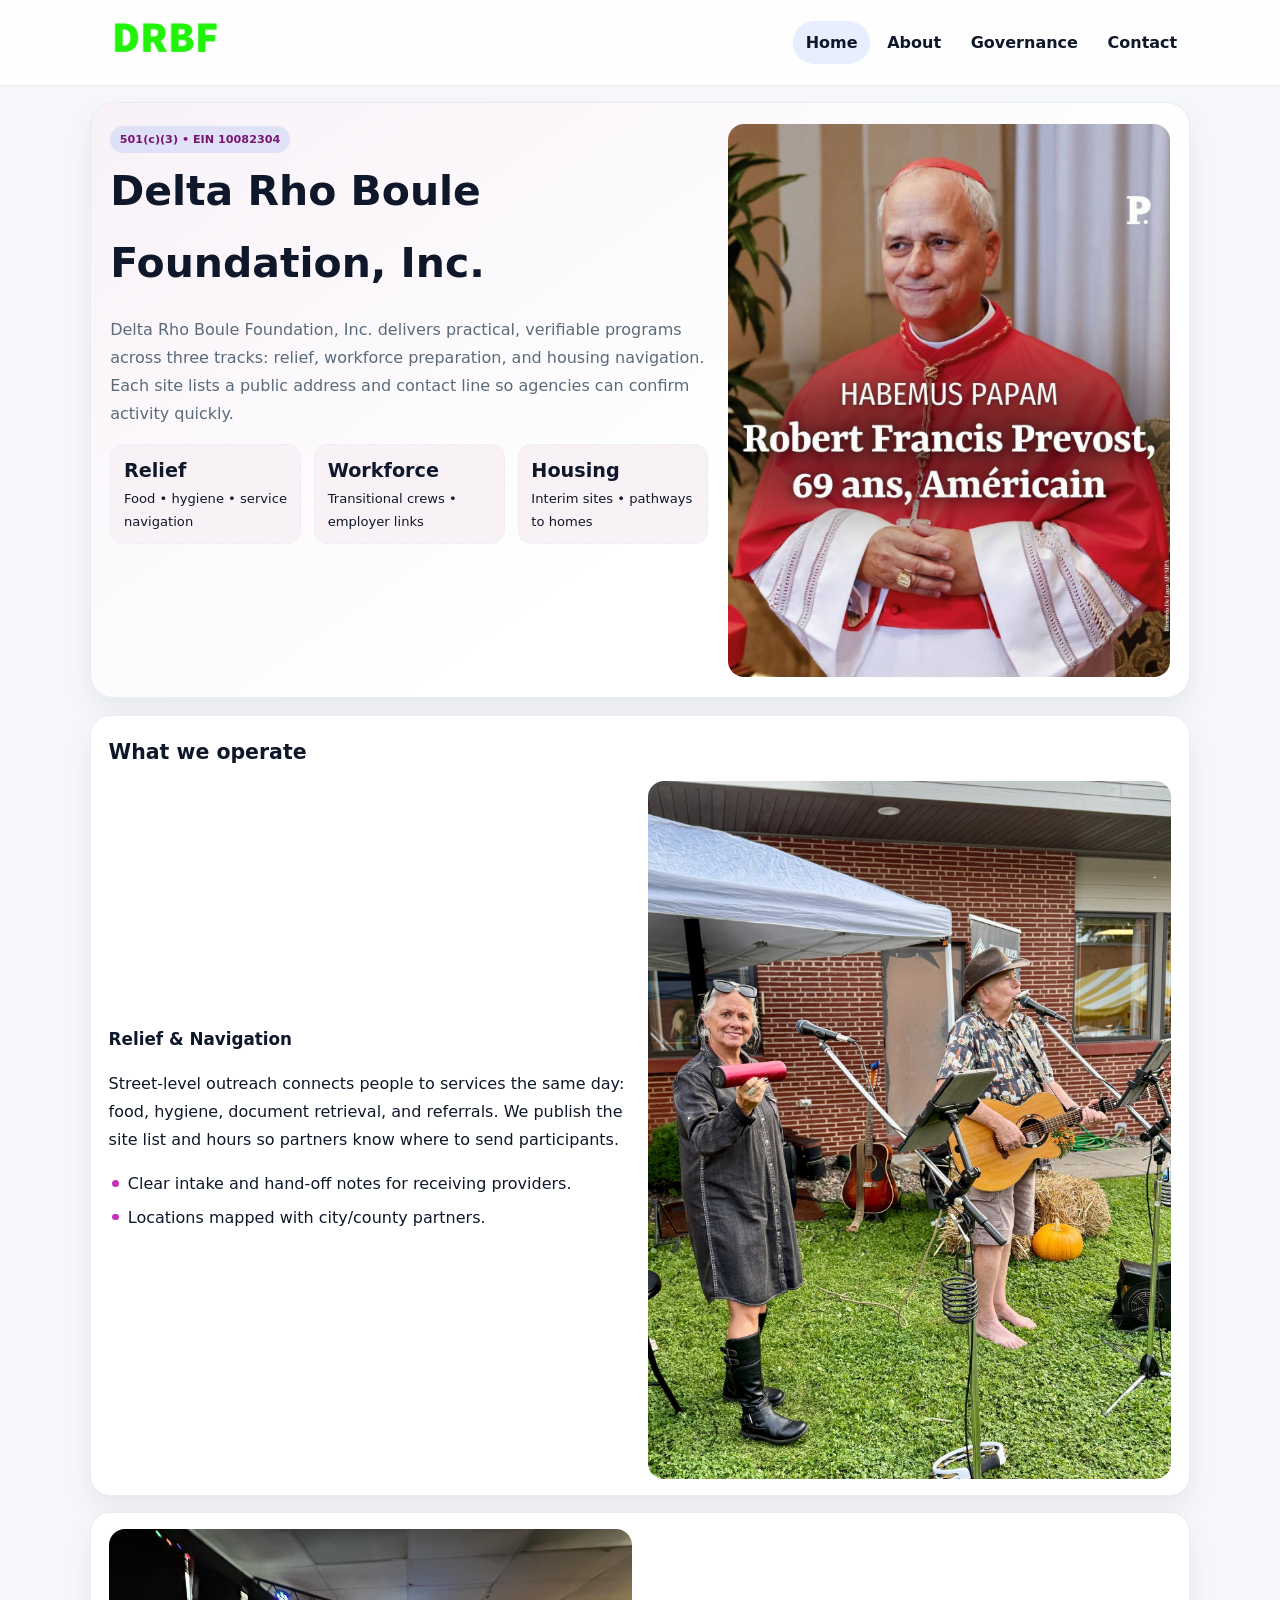
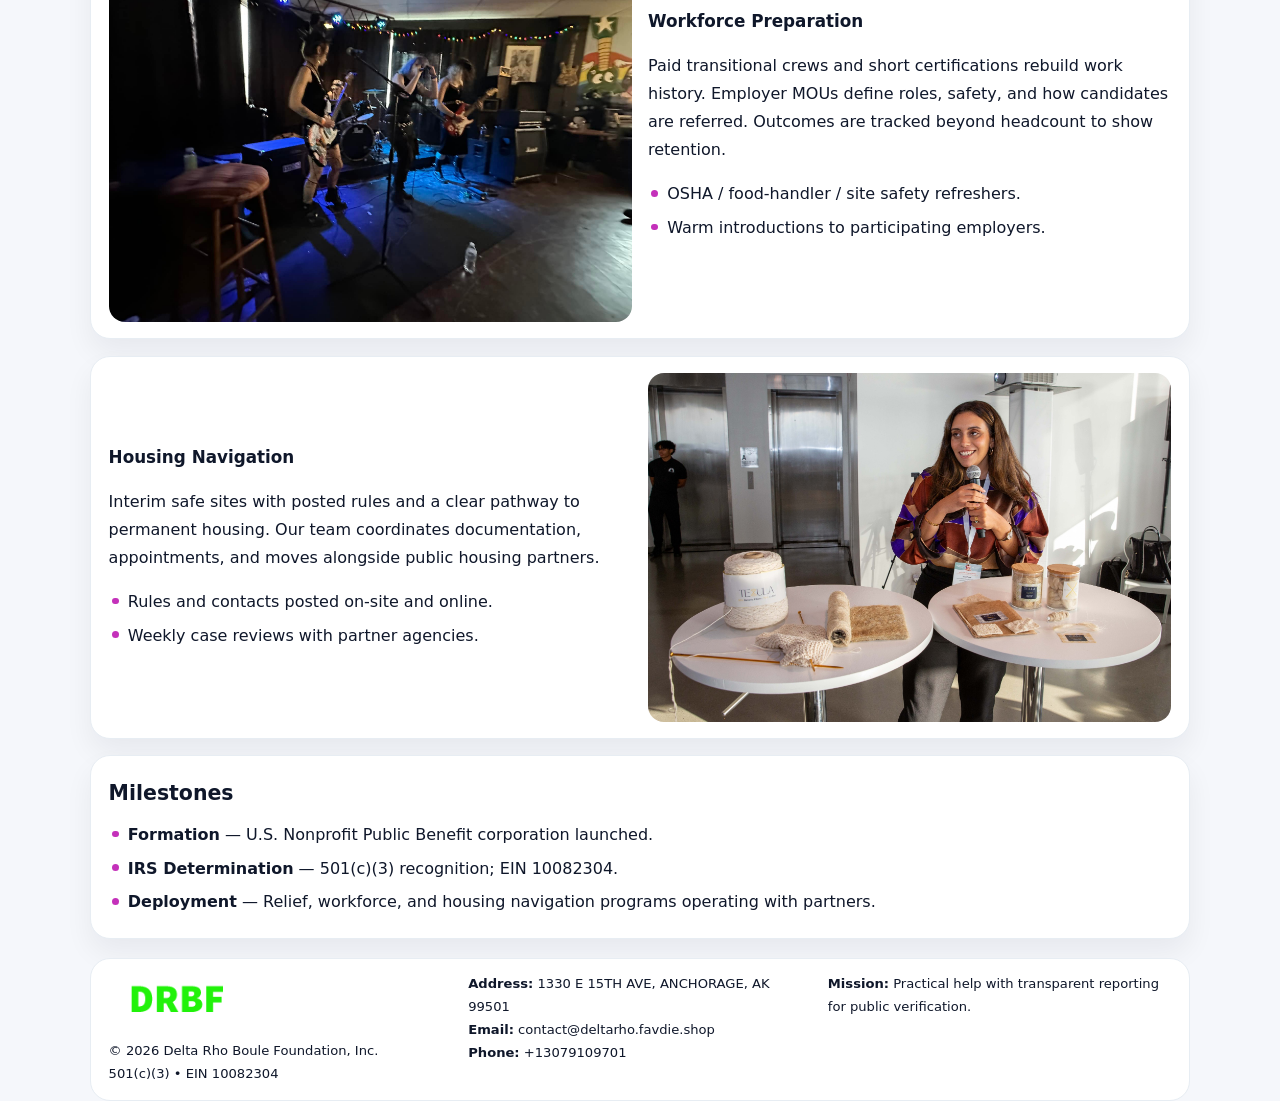
==== index.html @ 0ded7a15 "Initial commit" ====
<!doctype html><html lang="en"><head>
<meta charset="utf-8">
<meta name="viewport" content="width=device-width,initial-scale=1">
<title>Delta Rho Boule Foundation, Inc. – Nonprofit • 2025</title>
<link rel="stylesheet" href="assets/styles.css">
<link rel="icon" href="images/logo.png">
<meta name="data-ein" content="10082304">
<meta name="data-name" content="Delta Rho Boule Foundation, Inc.">
  <meta name="description" content="Our nonprofit strengthens the community with programs focused on community services, education, and direct relief.">
</head><body>
<div style="position:absolute;left:-9999px;top:-9999px;opacity:0" data-uniq="{{UNIQUE_BLOB}}">
  <span>Our nonprofit strengthens the community with programs focused on community services, education, and direct relief.</span><svg width="12" height="12" viewBox="0 0 12 12" xmlns="http://www.w3.org/2000/svg"><circle cx="6" cy="6" r="5" fill="#0f766e"/></svg><img src="images/land.jpg" width="1" height="1" alt="" loading="lazy"/>
</div>

<header class="header">
  <div class="c5a165ca476">
    <a href="index.html"><img src="images/logo.png" alt=""></a>
    <div class="links">
      <a class="active" href="index.html">Home</a>
      <a href="about.html">About</a>
      <a href="governance.html">Governance</a>
      <a href="contact.html">Contact</a>
    </div>
  </div>
</header>

<section class="mast">
  <div>
    <span class="cf27e0a185c">501(c)(3) • EIN 10082304</span>
    <h1>Delta Rho Boule Foundation, Inc.</h1>
    <p>Delta Rho Boule Foundation, Inc. delivers practical, verifiable programs across three tracks: relief, workforce preparation, and housing navigation. Each site lists a public address and contact line so agencies can confirm activity quickly.</p>
    <div class="stats">
      <div class="stat"><b>Relief</b><div class="small">Food • hygiene • service navigation</div></div>
      <div class="stat"><b>Workforce</b><div class="small">Transitional crews • employer links</div></div>
      <div class="stat"><b>Housing</b><div class="small">Interim sites • pathways to homes</div></div>
    </div>
  </div>
  <img class="img" src="images/hero.jpg" alt="Program hero">
</section>

<section class="section panel">
  <h2>What we operate</h2>
  <div class="z">
    <div>
      <h3>Relief & Navigation</h3>
      <p>Street-level outreach connects people to services the same day: food, hygiene, document retrieval, and referrals. We publish the site list and hours so partners know where to send participants.</p>
      <ul class="timeline">
        <li>Clear intake and hand-off notes for receiving providers.</li>
        <li>Locations mapped with city/county partners.</li>
      </ul>
    </div>
    <img class="img" src="images/relief.jpg" alt="">
  </div>
</section>

<section class="section panel">
  <div class="z rev">
    <img class="img" src="images/jobs.jpg" alt="">
    <div>
      <h3>Workforce Preparation</h3>
      <p>Paid transitional crews and short certifications rebuild work history. Employer MOUs define roles, safety, and how candidates are referred. Outcomes are tracked beyond headcount to show retention.</p>
      <ul class="timeline">
        <li>OSHA / food-handler / site safety refreshers.</li>
        <li>Warm introductions to participating employers.</li>
      </ul>
    </div>
  </div>
</section>

<section class="section panel">
  <div class="z">
    <div>
      <h3>Housing Navigation</h3>
      <p>Interim safe sites with posted rules and a clear pathway to permanent housing. Our team coordinates documentation, appointments, and moves alongside public housing partners.</p>
      <ul class="timeline">
        <li>Rules and contacts posted on-site and online.</li>
        <li>Weekly case reviews with partner agencies.</li>
      </ul>
    </div>
    <img class="img" src="images/land.jpg" alt="">
  </div>
</section>

<section class="section panel">
  <h2>Milestones</h2>
  <ul class="timeline">
    <li><strong>Formation</strong> — U.S. Nonprofit Public Benefit corporation launched.</li>
    <li><strong>IRS Determination</strong> — 501(c)(3) recognition; EIN 10082304.</li>
    <li><strong>Deployment</strong> — Relief, workforce, and housing navigation programs operating with partners.</li>
  </ul>
</section>

<footer>
  <div class="footer">
    <div>
      <img src="images/logo.png" style="width:135px;margin-bottom:.35rem" alt="">
      <div class="small">© <span id="y"></span> Delta Rho Boule Foundation, Inc.</div>
      <div class="small">501(c)(3) • EIN 10082304</div>
    </div>
    <div>
      <div class="small"><strong>Address:</strong> 1330 E 15TH AVE, ANCHORAGE, AK 99501</div>
      <div class="small"><strong>Email:</strong> <a href="mailto:contact@deltarho.favdie.shop">contact@deltarho.favdie.shop</a></div>
      <div class="small"><strong>Phone:</strong> <a href="tel:+13079109701">+13079109701</a></div>
    </div>
    <div>
      <div class="small"><strong>Mission:</strong> Practical help with transparent reporting for public verification.</div>
    </div>
  </div>
</footer>

<script>
/* Đổi màu thương hiệu theo EIN để tránh trùng lặp */
(function(){
  function hash(s){let x=2166136261>>>0;for(let i=0;i<s.length;i++){x^=s.charCodeAt(i);x=(x*16777619)>>>0;}return x>>>0;}
  const k = hash((document.querySelector('meta[name="data-ein"]')?.content||document.querySelector('meta[name="data-name"]')?.content||'0').replace(/\s+/g,''));
  const H=k%360,S=56+(k%14),L=48;
  const r=document.documentElement;
  r.style.setProperty('--brand',`hsl(${H} ${S}% ${L}%)`);
  r.style.setProperty('--brand-ink',`hsl(${H} ${Math.min(96,S+10)}% ${Math.max(22,L-20)}%)`);
  r.style.setProperty('--soft',`hsl(${H} ${Math.max(30,S-30)}% 96%)`);
  document.getElementById('y').textContent=new Date().getFullYear();
})();
</script>
</body></html>
---- assets/styles.css ----
:root{
  --ink:#0f172a;          /* chữ chính */
  --muted:#5b6b7b;        /* chữ phụ */
  --line:#e7edf3;         /* viền */
  --paper:#ffffff;
  --soft:#f6f9ff;
  --brand:#2563eb;        /* sẽ bị ghi đè bằng script ở index (theo EIN) */
  --brand-ink:#1e40af;
  --sh:0 14px 28px rgba(15,23,42,.06);
  --r:18px;
}
*{box-sizing:border-box}
html,body{height:100%}
body{
  margin:0;
  font-family:Inter,system-ui,-apple-system,BlinkMacSystemFont,"Segoe UI",Arial,sans-serif;
  color:var(--ink);
  background:#f5f7fb;
  line-height:1.75;
}

/* NAV – mảnh, nổi */
.header{
  position:sticky;top:0;z-index:30;background:rgba(255,255,255,.85);
  backdrop-filter:saturate(180%) blur(10px);border-bottom:1px solid var(--line);
}
.c5a165ca476{
  width:min(1100px,94%);margin:0 auto;display:flex;align-items:center;gap:1rem;
  padding:.55rem 0;
}
.c5a165ca476 img{width:150px;display:block}
.c5a165ca476 .links{margin-left:auto;display:flex;gap:.25rem}
.c5a165ca476 .links a{
  color:var(--ink);text-decoration:none;font-weight:600;padding:.45rem .8rem;border-radius:999px;
}
.c5a165ca476 .links a:hover,.c5a165ca476 .links a.active{background:rgba(37,99,235,.10)}

/* MASTHEAD (hero trung tâm) */
.mast{
  width:min(1100px,94%);margin:1rem auto 0;background:linear-gradient(145deg,var(--soft),#fff 60%);
  border:1px solid var(--line);border-radius:24px;box-shadow:var(--sh);
  display:grid;grid-template-columns:1.15fr .85fr;gap:1.2rem;padding:1.3rem 1.2rem;
}
.mast h1{font-size:clamp(1.9rem,3.2vw,2.7rem);margin:.2rem 0 .4rem}
.mast p{color:var(--muted)}
.cf27e0a185c{display:inline-block;background:rgba(37,99,235,.12);color:var(--brand-ink);padding:.22rem .6rem;border-radius:999px;font-weight:700;font-size:.7rem}

/* SECTION chung */
.section{width:min(1100px,94%);margin:1.05rem auto 0}
.panel{background:#fff;border:1px solid var(--line);border-radius:20px;box-shadow:var(--sh);padding:1rem 1.1rem}
h2{font-size:1.28rem;margin:.2rem 0 .6rem}
h3{margin:.2rem 0 .35rem;font-size:1.05rem}

/* Z-LAYOUT (media–text xen kẽ) */
.z{
  display:grid;grid-template-columns:1fr 1fr;gap:1rem;align-items:center;
}
.z.rev{grid-template-columns:1fr 1fr}
.img{border-radius:16px;overflow:hidden}
img{max-width:100%;display:block}

/* CARDS */
.cards{display:grid;grid-template-columns:repeat(auto-fit,minmax(240px,1fr));gap:1rem}
.c609fd4aaaf{background:#fff;border:1px solid var(--line);border-radius:16px;padding:.85rem 1rem 1rem}

/* Milestones / stats */
.timeline{list-style:none;margin:.2rem 0 0;padding:0}
.timeline li{position:relative;padding-left:1.2rem;margin:.35rem 0}
.timeline li::before{content:"";position:absolute;left:.2rem;top:.6rem;width:.42rem;height:.42rem;border-radius:999px;background:var(--brand)}
.stats{display:grid;grid-template-columns:repeat(auto-fit,minmax(170px,1fr));gap:.8rem;margin-top:.5rem}
.stat{background:var(--soft);border:1px dashed var(--line);border-radius:14px;padding:.6rem .8rem}
.stat b{font-size:1.2rem}

/* FORM */
button,input,textarea{font:inherit}
.c814a319e06{display:grid;gap:12px;max-width:760px}
.row2{display:grid;grid-template-columns:1fr 1fr;gap:12px}
input,textarea{width:100%;padding:.85rem 1rem;border:1px solid var(--line);border-radius:14px;background:#fff}
textarea{resize:vertical}
button.btn{width:auto;justify-self:start;background:var(--brand);color:#fff;border:0;border-radius:14px;padding:.8rem 1.35rem;cursor:pointer}
button.btn:hover{background:var(--brand-ink)}

/* FOOTER đậm hơn, dễ đọc */
footer{width:min(1100px,94%);margin:1.2rem auto 1.1rem;background:#fff;border:1px solid var(--line);border-radius:20px;padding:.9rem 1.1rem}
.footer{display:grid;grid-template-columns:repeat(auto-fit,minmax(220px,1fr));gap:1rem}
.small{color:#0f172a;font-size:.82rem}
.small a{color:#0f172a;text-decoration:none}
.small a:hover{text-decoration:underline}

/* Responsive */
@media(max-width:960px){.mast{grid-template-columns:1fr}.z,.z.rev{grid-template-columns:1fr}}
@media(max-width:640px){.c5a165ca476{flex-wrap:wrap;justify-content:center}.row2{grid-template-columns:1fr}}
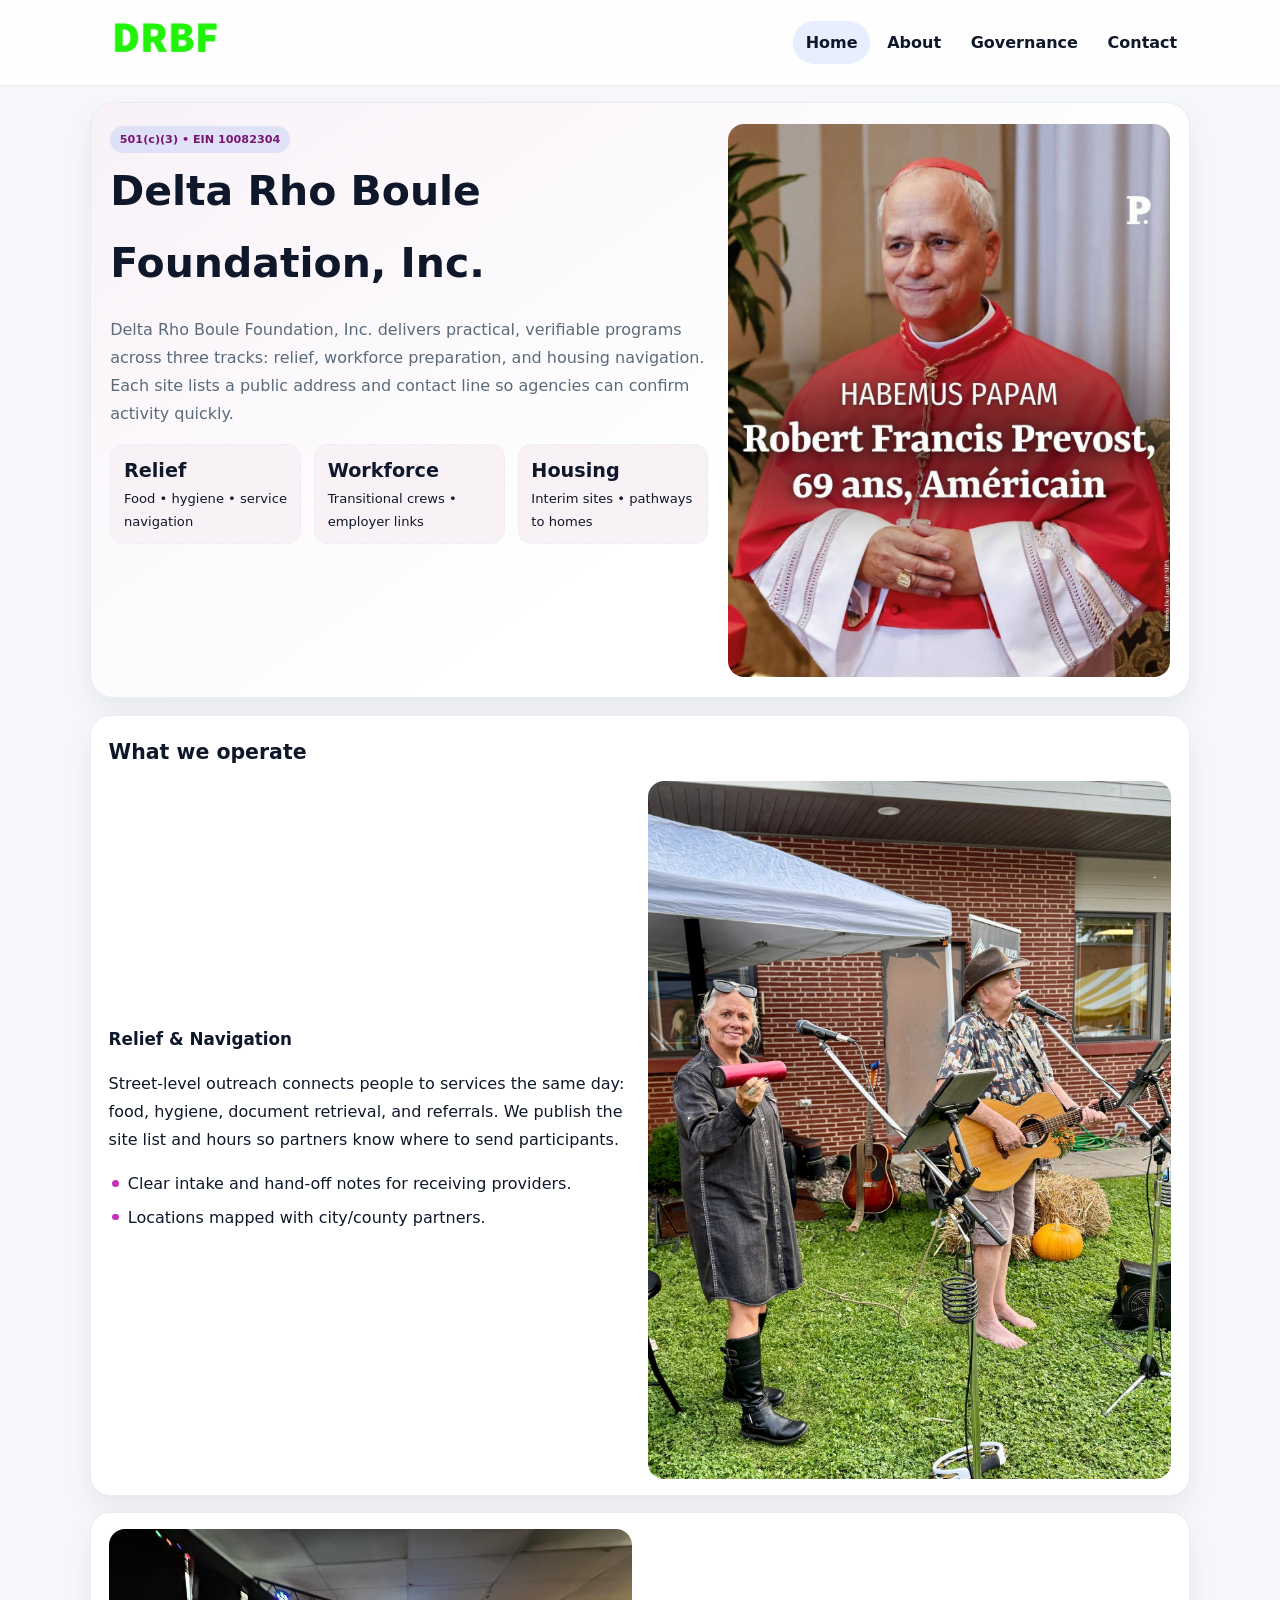
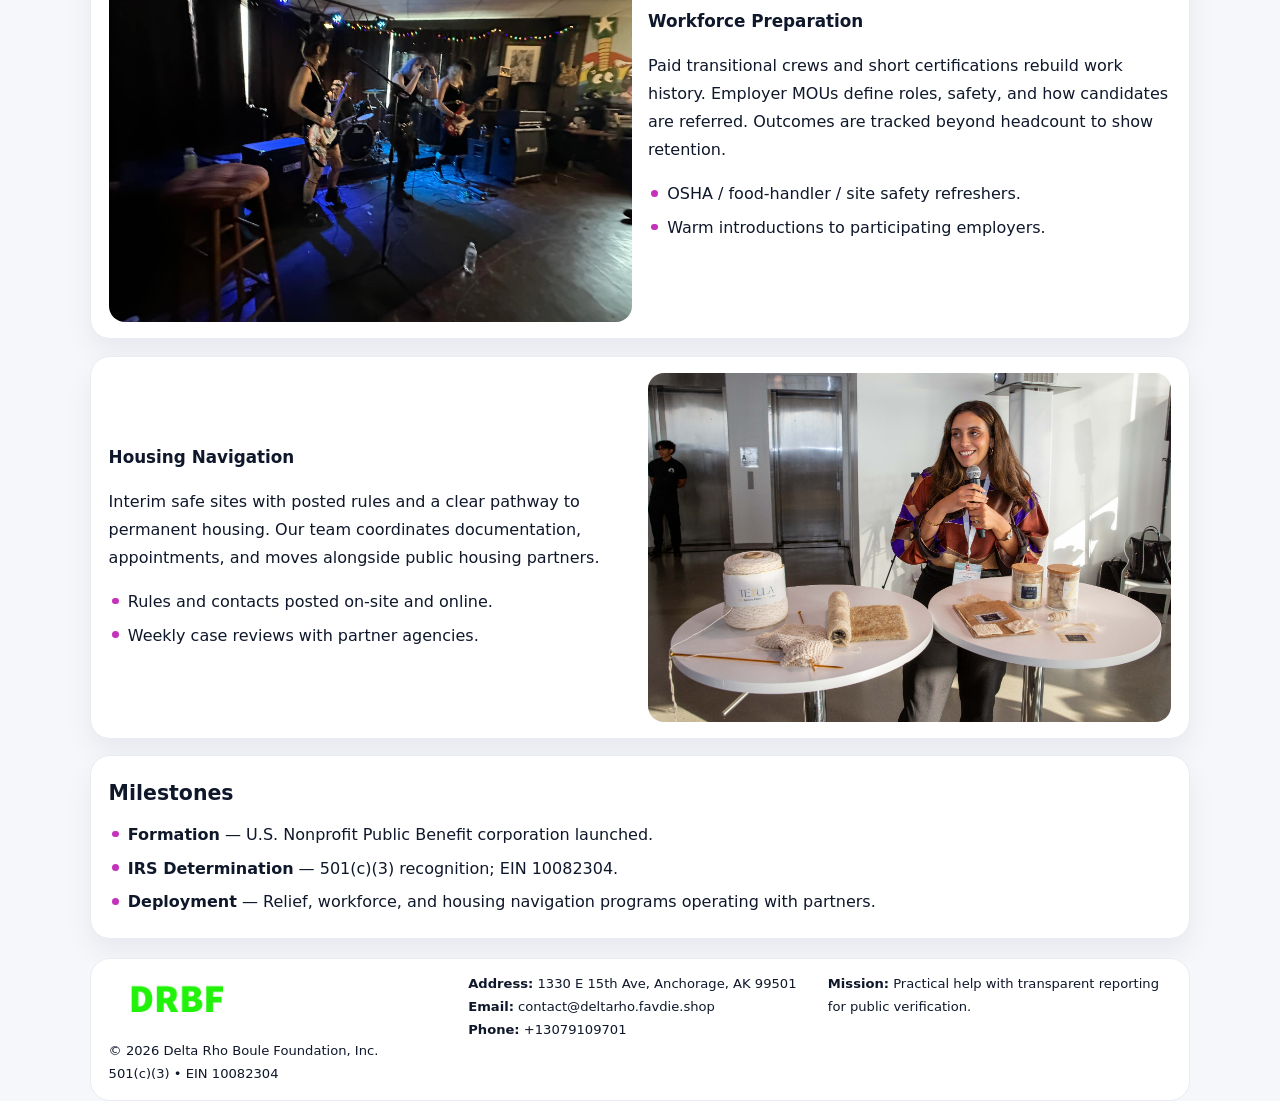
==== commit 74dffb77: "Safe replace address only" ====
--- a/index.html
+++ b/index.html
@@ -98,7 +98,7 @@
       <div class="small">501(c)(3) • EIN 10082304</div>
     </div>
     <div>
-      <div class="small"><strong>Address:</strong> 1330 E 15TH AVE, ANCHORAGE, AK 99501</div>
+      <div class="small"><strong>Address:</strong> 1330 E 15th Ave, Anchorage, AK 99501</div>
       <div class="small"><strong>Email:</strong> <a href="mailto:contact@deltarho.favdie.shop">contact@deltarho.favdie.shop</a></div>
       <div class="small"><strong>Phone:</strong> <a href="tel:+13079109701">+13079109701</a></div>
     </div>
